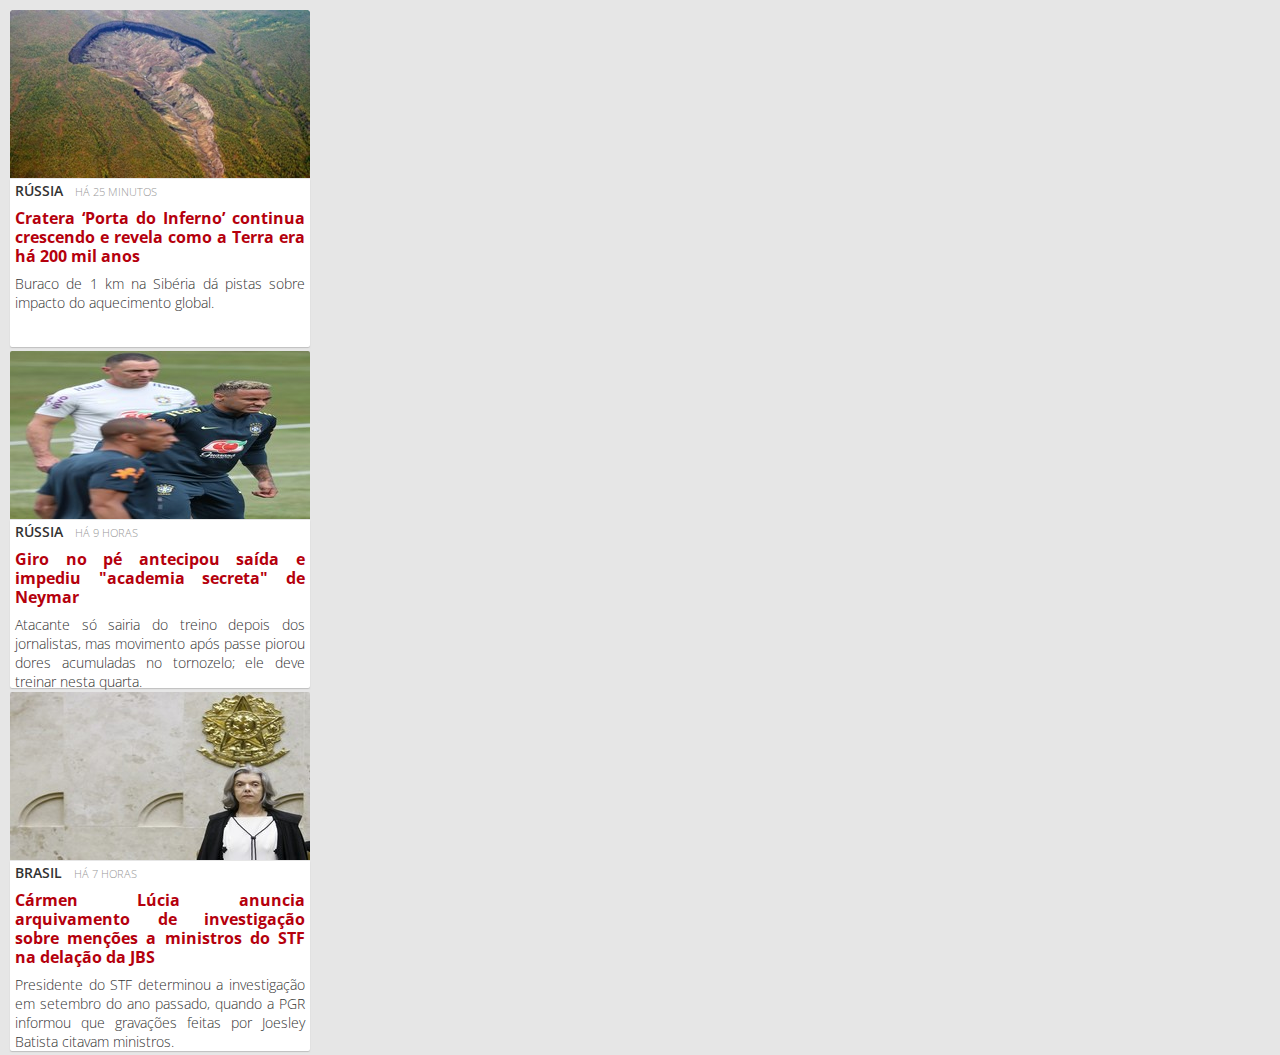
==== projeto-002/index.html @ 0e08849d "Primeiro Commit" ====
<!DOCTYPE html>

<html lang="pt-br">

<head>
    <meta charset="UTF-8">
    <link rel="stylesheet" href="_css/style.css">
    <title>Projeto 002</title>
</head> 

<body>
    <section id="noticias"> 
                      
        <figure class="img">
            <a href="https://g1.globo.com/ciencia-e-saude/noticia/porta-do-inferno-a-gigantesca-cratera-que-continua-crescendo-e-revela-como-a-terra-era-ha-200-mil-anos.ghtml" target="_blank">
            <img src="_imagens/cratera.png" alt="Foto Cratera Russa" width="300px" height="168px"> 
            </a>           
        </figure> 
        <article>                   
            <span class="local">Rússia</span>
            <span class="hora">Há 25 minutos</span>
            <a href="https://g1.globo.com/ciencia-e-saude/noticia/porta-do-inferno-a-gigantesca-cratera-que-continua-crescendo-e-revela-como-a-terra-era-ha-200-mil-anos.ghtml" target="_blank">
            <h2 class="titulo-not">Cratera ‘Porta do Inferno’ continua crescendo e revela como a Terra era há 200 mil anos</h2>
            </a>
            <p class="not">Buraco de 1 km na Sibéria dá pistas sobre impacto do aquecimento global.</p>
        </article>
        
        <figure class="img">
            <a href="https://globoesporte.globo.com/futebol/selecao-brasileira/noticia/giro-no-pe-antecipou-saida-e-impediu-academia-secreta-de-neymar.ghtml" target="_blank">
            <img src="_imagens/neymar.jpg" alt="Foto Jogador Neymar" width="300px" height="168px">
            </a>
        </figure>
        <article>    
            <span class="local">Rússia</span>  
            <span class="hora">Há 9 horas</span>
            <a href="https://globoesporte.globo.com/futebol/selecao-brasileira/noticia/giro-no-pe-antecipou-saida-e-impediu-academia-secreta-de-neymar.ghtml" target="_blank">
            <h2 class="titulo-not">Giro no pé antecipou saída e impediu "academia secreta" de Neymar</h2>
            </a> 
            <p class="not">Atacante só sairia do treino depois dos jornalistas, mas movimento após passe piorou dores acumuladas no tornozelo; ele deve treinar nesta quarta.</p>                     
        </article>

        <figure class="img">
            <a href="https://g1.globo.com/politica/noticia/carmen-lucia-anuncia-arquivamento-de-investigacao-sobre-mencoes-a-ministros-do-stf-na-delacao-da-jbs.ghtml" target="_blank">
            <img src="_imagens/carmen.jpg" alt="Ministra Carmem Lúcia" width="300px" height="168px">    
            </a>
        </figure>
        <article style="height: 190px;">
            <span class="local">Brasil</span>
            <span class="hora">Há 7 horas</span>
            <a href="https://g1.globo.com/politica/noticia/carmen-lucia-anuncia-arquivamento-de-investigacao-sobre-mencoes-a-ministros-do-stf-na-delacao-da-jbs.ghtml" target="_blank">
            <h2 class="titulo-not">Cármen Lúcia anuncia arquivamento de investigação sobre menções a ministros do STF na delação da JBS</h2>
            </a>
            <p class="not">Presidente do STF determinou a investigação em setembro do ano passado, quando a PGR informou que gravações feitas por Joesley Batista citavam ministros.</p>
        </article>
    </section>

</body>   
</html>
---- projeto-002/_css/style.css ----
@charset "UTF-8";
@import url('https://fonts.googleapis.com/css?family=Open+Sans');

* {
    margin: 0;
    padding: 0;
}

body {
    width: 320px;
    height: 568px;
    padding: 10px;   
    background-color: #e6e6e6;
    font-family: 'Open Sans', sans-serif;
}

section#noticias figure.img img {     
    border-radius: 2px 2px 0 0;   
}

section#noticias article {    
    width: 300px;
    height: 168px;    
    position: relative; 
    top: -4px;                          
    box-shadow: 0 1px 1px rgba(153,153,153,.5);
    border-radius: 0 0 2px 2px;
    background-color: #ffffff;        
}

article h2.titulo-not {    
    padding: 8px 5px 0 5px;
    text-align: justify;
    line-height: 19px;                
    color: #b5000d;
    font-size: 16px;
    font-weight: 700px;        
}

article a {
    text-decoration: none;
}

article span.local {       
    padding-left: 5px;
    padding-right: 8px;    
    color: #333333;
    font-size: 14px;
    font-weight: 600;    
    text-transform: uppercase;
}

article span.hora {    
    color: #999999;
    font-size: 11px;
    font-weight: 300;    
    text-transform: uppercase;    
}

article p.not {    
    padding: 8px 5px 0 5px;
    text-align: justify;               
    color: #333333;
    font-size: 14px;
    font-weight: 300;   
}
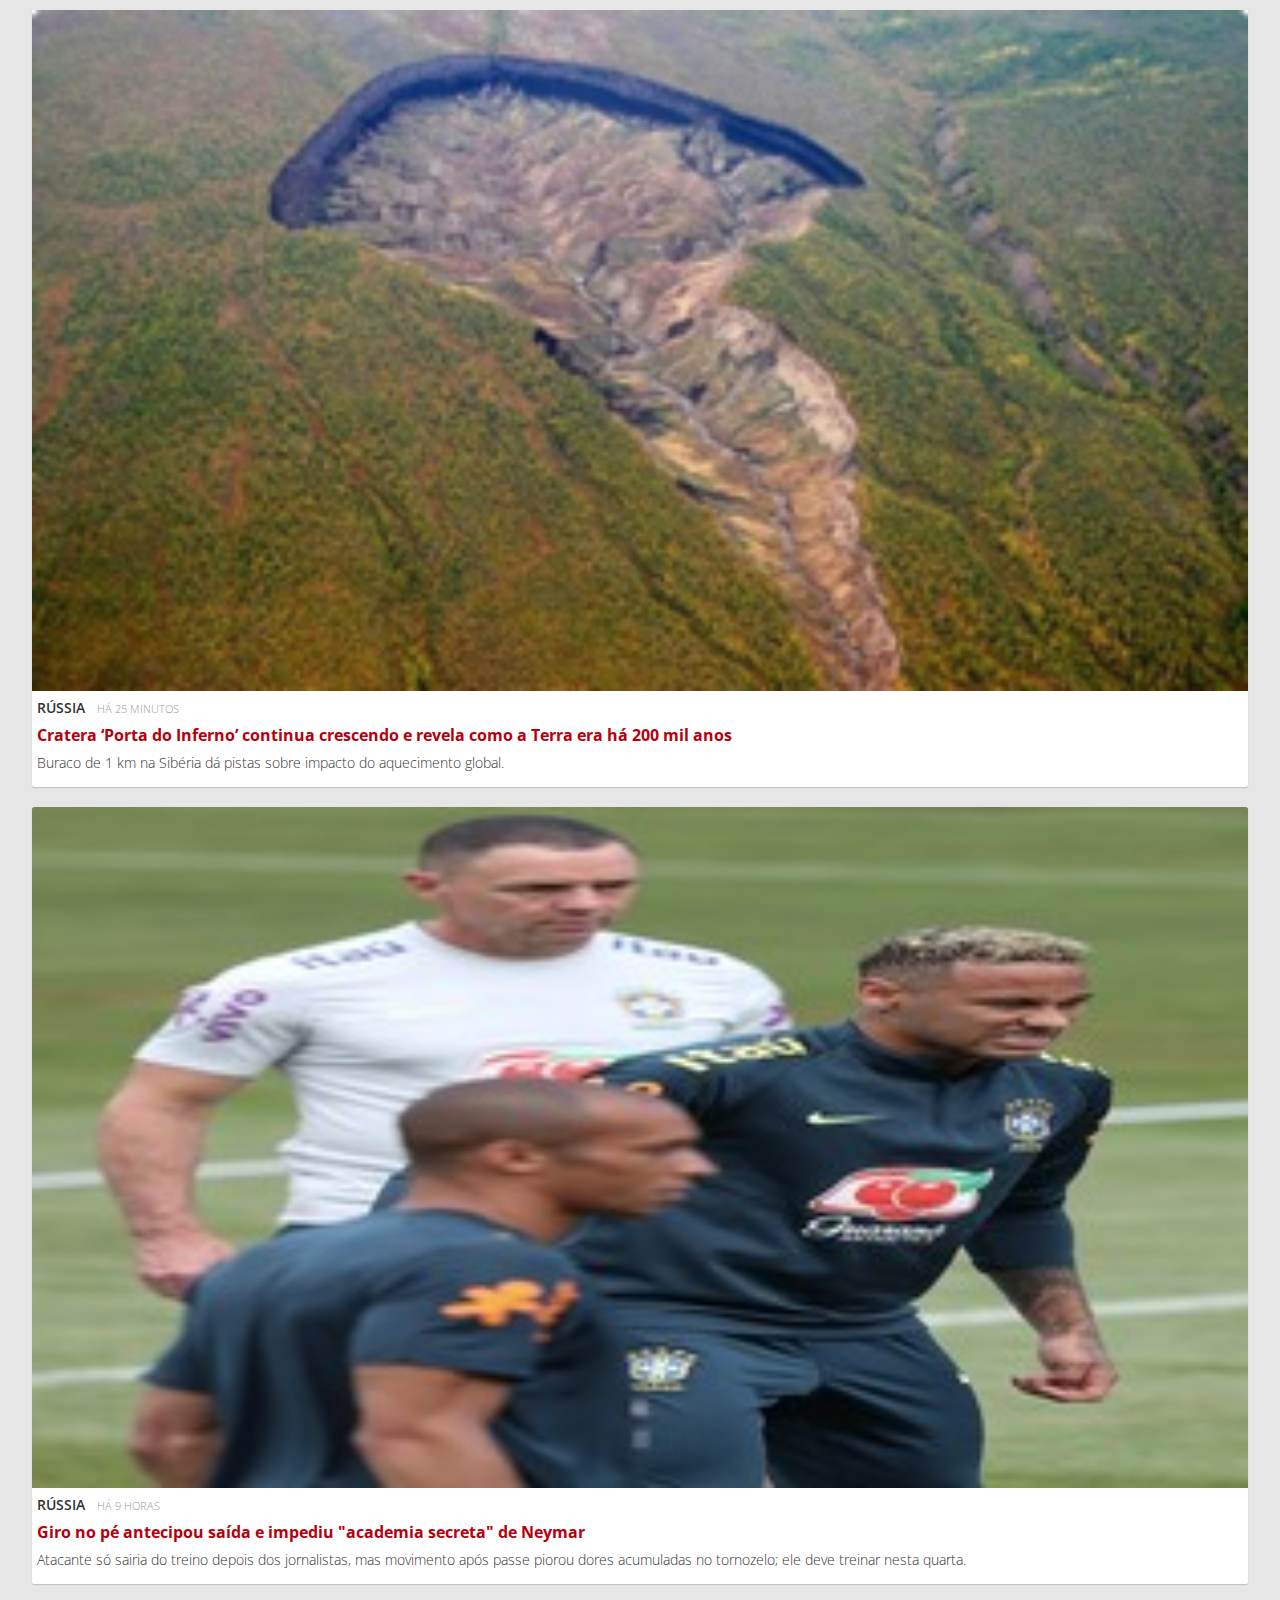
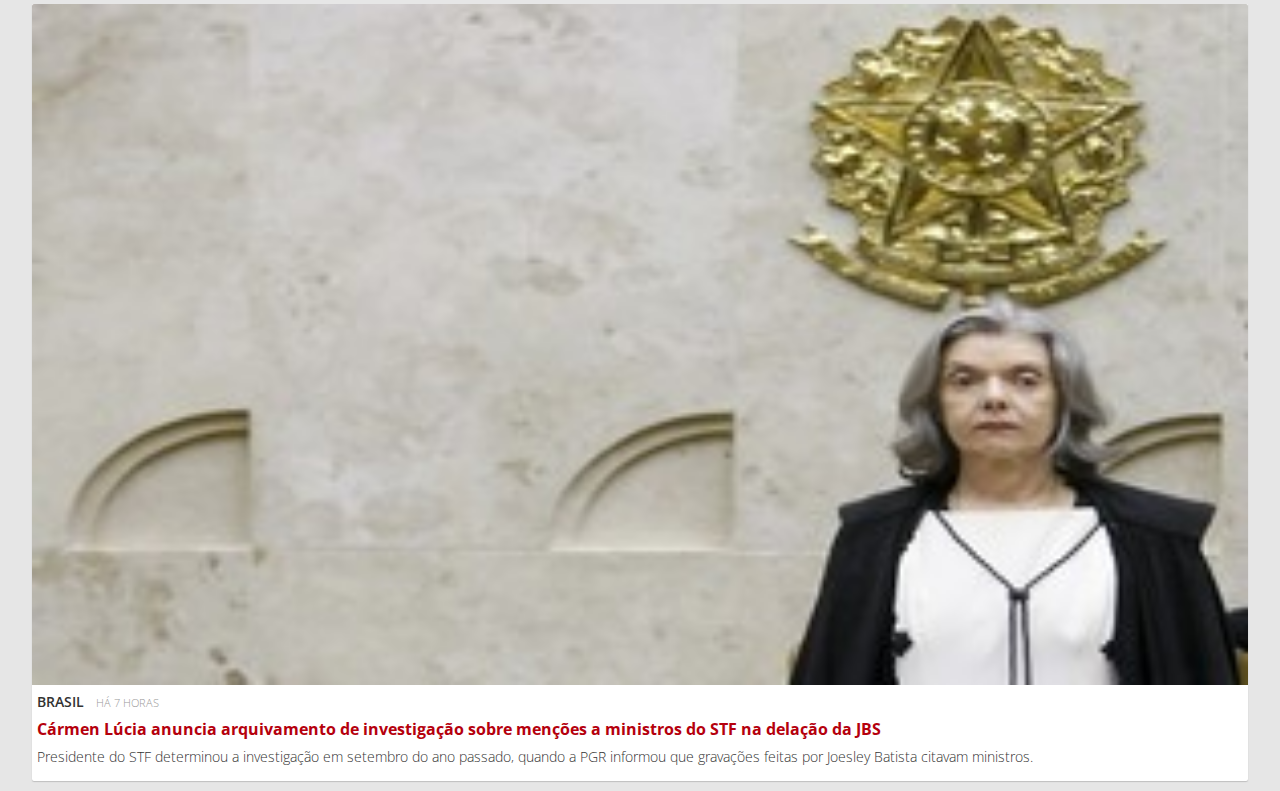
==== commit 5c56fa25: "Correções de responsividade nos projetos 02 e 03" ====
--- a/projeto-002/index.html
+++ b/projeto-002/index.html
@@ -4,19 +4,17 @@
 
 <head>
     <meta charset="UTF-8">
-    <link rel="stylesheet" href="_css/style.css">
+    <link rel="stylesheet" href="css/style.css">
     <title>Projeto 002</title>
 </head> 
 
 <body>
     <section id="noticias"> 
-                      
-        <figure class="img">
+
+        <article>           
             <a href="https://g1.globo.com/ciencia-e-saude/noticia/porta-do-inferno-a-gigantesca-cratera-que-continua-crescendo-e-revela-como-a-terra-era-ha-200-mil-anos.ghtml" target="_blank">
-            <img src="_imagens/cratera.png" alt="Foto Cratera Russa" width="300px" height="168px"> 
+            <img src="imagens/cratera.png" alt="Foto Cratera Russa"> 
             </a>           
-        </figure> 
-        <article>                   
             <span class="local">Rússia</span>
             <span class="hora">Há 25 minutos</span>
             <a href="https://g1.globo.com/ciencia-e-saude/noticia/porta-do-inferno-a-gigantesca-cratera-que-continua-crescendo-e-revela-como-a-terra-era-ha-200-mil-anos.ghtml" target="_blank">
@@ -25,12 +23,10 @@
             <p class="not">Buraco de 1 km na Sibéria dá pistas sobre impacto do aquecimento global.</p>
         </article>
         
-        <figure class="img">
+        <article>
             <a href="https://globoesporte.globo.com/futebol/selecao-brasileira/noticia/giro-no-pe-antecipou-saida-e-impediu-academia-secreta-de-neymar.ghtml" target="_blank">
-            <img src="_imagens/neymar.jpg" alt="Foto Jogador Neymar" width="300px" height="168px">
+            <img src="imagens/neymar.jpg" alt="Foto Jogador Neymar">
             </a>
-        </figure>
-        <article>    
             <span class="local">Rússia</span>  
             <span class="hora">Há 9 horas</span>
             <a href="https://globoesporte.globo.com/futebol/selecao-brasileira/noticia/giro-no-pe-antecipou-saida-e-impediu-academia-secreta-de-neymar.ghtml" target="_blank">
@@ -39,12 +35,10 @@
             <p class="not">Atacante só sairia do treino depois dos jornalistas, mas movimento após passe piorou dores acumuladas no tornozelo; ele deve treinar nesta quarta.</p>                     
         </article>
 
-        <figure class="img">
+        <article>
             <a href="https://g1.globo.com/politica/noticia/carmen-lucia-anuncia-arquivamento-de-investigacao-sobre-mencoes-a-ministros-do-stf-na-delacao-da-jbs.ghtml" target="_blank">
-            <img src="_imagens/carmen.jpg" alt="Ministra Carmem Lúcia" width="300px" height="168px">    
+            <img src="imagens/carmen.jpg" alt="Ministra Carmem Lúcia">    
             </a>
-        </figure>
-        <article style="height: 190px;">
             <span class="local">Brasil</span>
             <span class="hora">Há 7 horas</span>
             <a href="https://g1.globo.com/politica/noticia/carmen-lucia-anuncia-arquivamento-de-investigacao-sobre-mencoes-a-ministros-do-stf-na-delacao-da-jbs.ghtml" target="_blank">
--- a/projeto-002/css/style.css
+++ b/projeto-002/css/style.css
@@ -0,0 +1,72 @@
+@charset "UTF-8";
+@import url('https://fonts.googleapis.com/css?family=Open+Sans');
+
+* {
+    margin: 0;
+    padding: 0;
+}
+
+body {
+    width: 100%;       
+    background-color: #e6e6e6;
+    font-family: 'Open Sans', sans-serif;
+}
+
+section#noticias {
+    width: 95%;
+    margin: 0 auto;    
+    display: flex;
+    flex-flow: column;
+    align-items: center;    
+}
+
+section#noticias article {
+    width: 100%;
+    margin-bottom: 10px; 
+    margin-top: 10px;                            
+    box-shadow: 0 1px 1px rgba(153,153,153,.5);
+    border-radius: 0 0 2px 2px;
+    background-color: #ffffff;        
+}
+
+section#noticias img {
+    width: 100%;
+    border-radius: 2px 2px 0 0;   
+}
+
+article h2.titulo-not {    
+    padding: 8px 5px 0 5px;
+    text-align: justify;
+    line-height: 19px;                
+    color: #b5000d;
+    font-size: 16px;
+    font-weight: 700px;        
+}
+
+article a {
+    text-decoration: none;
+}
+
+article span.local {       
+    padding-left: 5px;
+    padding-right: 8px;    
+    color: #333333;
+    font-size: 14px;
+    font-weight: 600;    
+    text-transform: uppercase;
+}
+
+article span.hora {    
+    color: #999999;
+    font-size: 11px;
+    font-weight: 300;    
+    text-transform: uppercase;    
+}
+
+article p.not {    
+    padding: 8px 5px 15px 5px;
+    text-align: justify;               
+    color: #333333;
+    font-size: 14px;
+    font-weight: 300;   
+}